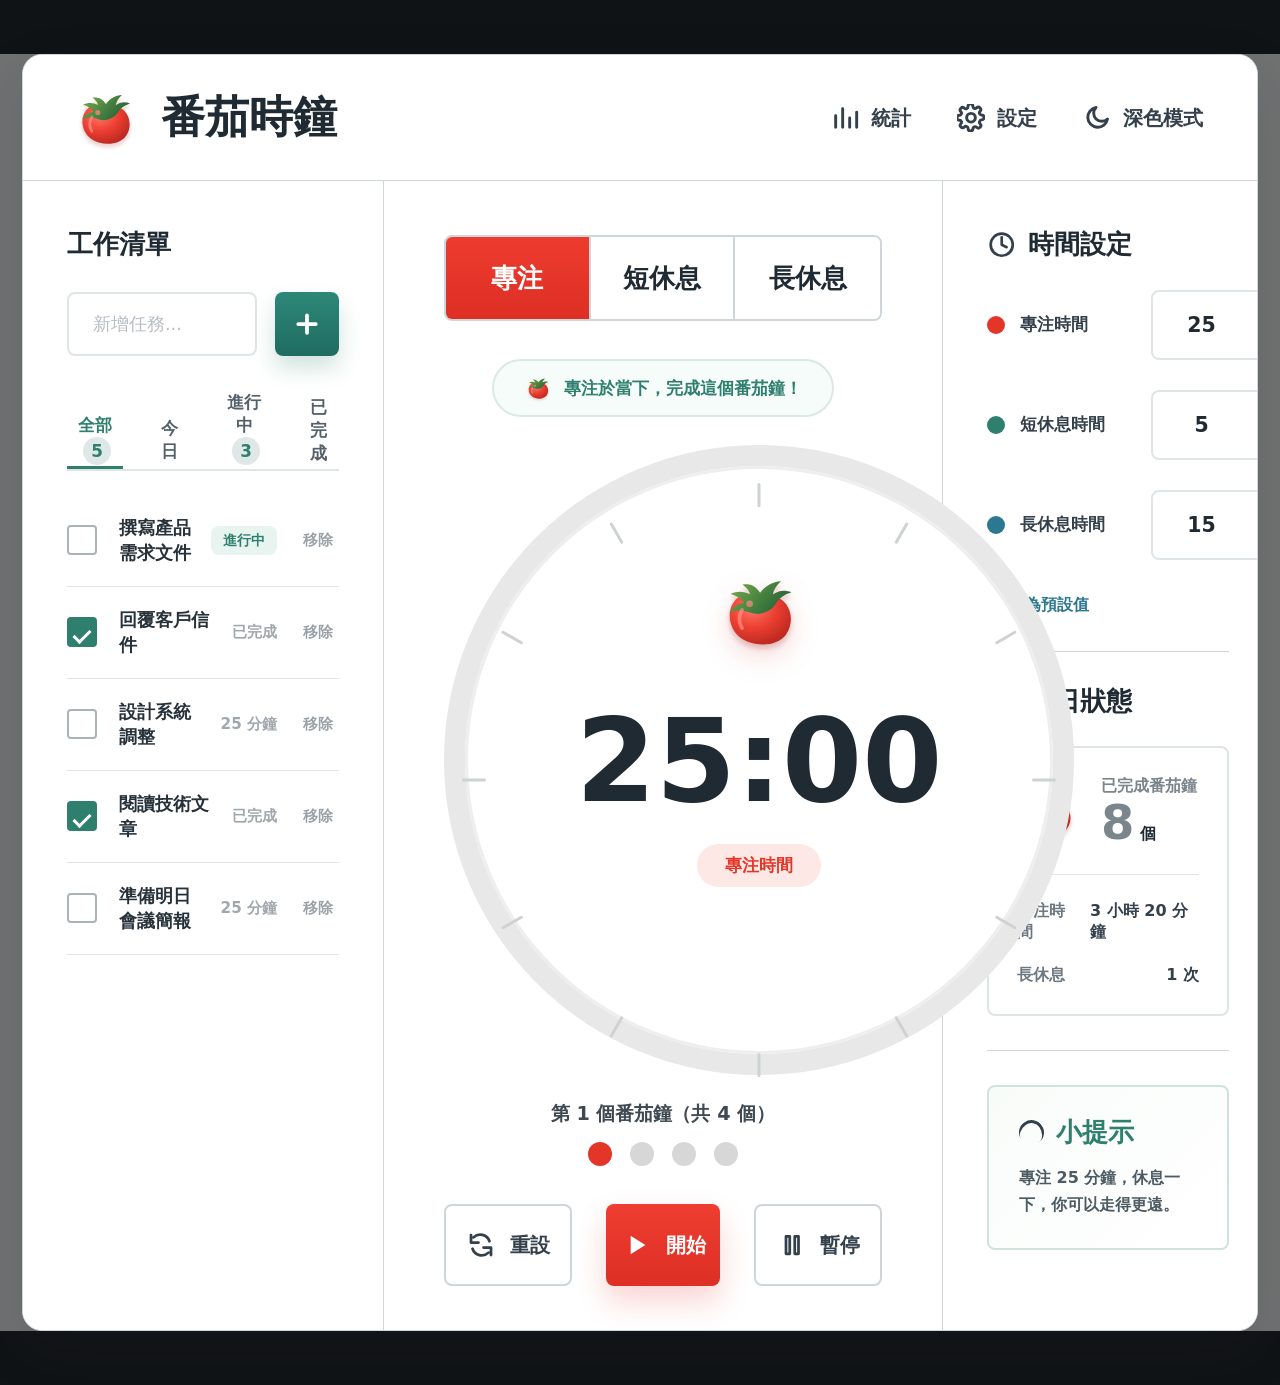
==== index.html @ 3908dd21 "Prepare Pomodoro teaching project" ====
<!-- Usage: open this file in a browser, or run `python3 -m http.server 4173` and visit http://127.0.0.1:4173/. -->
<!doctype html>
<html lang="zh-Hant-TW">
  <head>
    <meta charset="UTF-8" />
    <meta name="viewport" content="width=device-width, initial-scale=1.0" />
    <title>番茄時鐘</title>
    <link rel="icon" href="assets/tomato.svg" type="image/svg+xml" />
    <link rel="stylesheet" href="styles.css" />
  </head>
  <body>
    <main class="app-shell">
      <header class="app-header" aria-label="番茄時鐘工具列">
        <a class="brand" href="index.html" aria-label="番茄時鐘首頁">
          <img class="brand-mark" src="assets/tomato.svg" alt="" />
          <span>番茄時鐘</span>
        </a>
        <nav class="header-actions" aria-label="工具">
          <button type="button">
            <svg viewBox="0 0 24 24" aria-hidden="true"><path d="M4 20V10M10 20V4M16 20v-8M22 20V7" /></svg>
            統計
          </button>
          <button type="button">
            <svg viewBox="0 0 24 24" aria-hidden="true"><path d="M12 15.5A3.5 3.5 0 1 0 12 8a3.5 3.5 0 0 0 0 7.5Z" /><path d="M19.4 15a1.8 1.8 0 0 0 .36 1.98l.04.04a2.1 2.1 0 0 1-2.98 2.98l-.04-.04a1.8 1.8 0 0 0-1.98-.36 1.8 1.8 0 0 0-1.1 1.66V21a2.1 2.1 0 0 1-4.2 0v-.06a1.8 1.8 0 0 0-1.1-1.66 1.8 1.8 0 0 0-1.98.36l-.04.04a2.1 2.1 0 0 1-2.98-2.98l.04-.04A1.8 1.8 0 0 0 3.8 15a1.8 1.8 0 0 0-1.66-1.1H2a2.1 2.1 0 0 1 0-4.2h.06A1.8 1.8 0 0 0 3.72 8.6a1.8 1.8 0 0 0-.36-1.98l-.04-.04A2.1 2.1 0 0 1 6.3 3.6l.04.04a1.8 1.8 0 0 0 1.98.36A1.8 1.8 0 0 0 9.42 2.34V2a2.1 2.1 0 0 1 4.2 0v.06a1.8 1.8 0 0 0 1.1 1.66 1.8 1.8 0 0 0 1.98-.36l.04-.04a2.1 2.1 0 0 1 2.98 2.98l-.04.04a1.8 1.8 0 0 0-.36 1.98 1.8 1.8 0 0 0 1.66 1.1H21a2.1 2.1 0 0 1 0 4.2h-.06A1.8 1.8 0 0 0 19.4 15Z" /></svg>
            設定
          </button>
          <button type="button" id="themeButton">
            <svg viewBox="0 0 24 24" aria-hidden="true"><path d="M21 12.8A8.5 8.5 0 1 1 11.2 3a6.8 6.8 0 0 0 9.8 9.8Z" /></svg>
            深色模式
          </button>
        </nav>
      </header>

      <section class="workspace" aria-label="番茄時鐘工作區">
        <aside class="task-column" aria-label="工作清單">
          <h2>工作清單</h2>
          <form class="task-form" id="taskForm">
            <label class="visually-hidden" for="taskInput">新增任務</label>
            <input id="taskInput" type="text" maxlength="80" placeholder="新增任務..." autocomplete="off" />
            <button type="submit" aria-label="新增任務">
              <svg viewBox="0 0 24 24" aria-hidden="true"><path d="M12 5v14M5 12h14" /></svg>
            </button>
          </form>

          <div class="task-tabs" role="tablist" aria-label="任務篩選">
            <button class="is-active" type="button" data-filter="all">全部 <span id="allCount">0</span></button>
            <button type="button" data-filter="today">今日</button>
            <button type="button" data-filter="active">進行中 <span id="activeCount">0</span></button>
            <button type="button" data-filter="done">已完成</button>
          </div>

          <ul class="task-list" id="taskList" aria-label="待辦任務"></ul>
        </aside>

        <section class="timer-column" aria-label="計時器">
          <div class="mode-tabs" role="tablist" aria-label="模式">
            <button class="mode-tab is-active" type="button" data-mode="focus" role="tab" aria-selected="true">專注</button>
            <button class="mode-tab" type="button" data-mode="short" role="tab" aria-selected="false">短休息</button>
            <button class="mode-tab" type="button" data-mode="long" role="tab" aria-selected="false">長休息</button>
          </div>

          <p class="focus-note">
            <img src="assets/tomato.svg" alt="" />
            專注於當下，完成這個番茄鐘！
          </p>

          <div class="timer-orbit" aria-label="剩餘時間">
            <div class="progress-ring" id="progressRing">
              <span class="tick tick-0"></span>
              <span class="tick tick-1"></span>
              <span class="tick tick-2"></span>
              <span class="tick tick-3"></span>
              <span class="tick tick-4"></span>
              <span class="tick tick-5"></span>
              <span class="tick tick-6"></span>
              <span class="tick tick-7"></span>
              <span class="tick tick-8"></span>
              <span class="tick tick-9"></span>
              <span class="tick tick-10"></span>
              <span class="tick tick-11"></span>
              <img class="timer-tomato" src="assets/tomato.svg" alt="" />
              <div class="time-stack">
                <time id="timeDisplay" datetime="PT25M">25:00</time>
                <p id="modeLabel">專注時間</p>
              </div>
            </div>
          </div>

          <div class="cycle-status">
            <p>第 <span id="cycleNumber">1</span> 個番茄鐘（共 4 個）</p>
            <div class="cycle-dots" aria-label="四個番茄循環">
              <span class="cycle-dot is-filled" data-dot="0"></span>
              <span class="cycle-dot" data-dot="1"></span>
              <span class="cycle-dot" data-dot="2"></span>
              <span class="cycle-dot" data-dot="3"></span>
            </div>
          </div>

          <div class="timer-actions" aria-label="計時控制">
            <button class="secondary-action" id="resetButton" type="button">
              <svg viewBox="0 0 24 24" aria-hidden="true"><path d="M4 4v6h6M20 20v-6h-6M5.2 15A7.8 7.8 0 0 0 18 18.1M18.8 9A7.8 7.8 0 0 0 6 5.9" /></svg>
              重設
            </button>
            <button class="primary-action" id="toggleButton" type="button">
              <svg viewBox="0 0 24 24" aria-hidden="true"><path id="toggleIcon" d="M8 5v14l11-7Z" /></svg>
              <span>開始</span>
            </button>
            <button class="secondary-action" id="pauseButton" type="button">
              <svg viewBox="0 0 24 24" aria-hidden="true"><path d="M8 5h3v14H8zM15 5h3v14h-3z" /></svg>
              暫停
            </button>
          </div>
        </section>

        <aside class="settings-column" aria-label="設定與統計">
          <section class="side-section">
            <h2>
              <svg viewBox="0 0 24 24" aria-hidden="true"><path d="M12 6v6l4 2" /><circle cx="12" cy="12" r="9" /></svg>
              時間設定
            </h2>
            <form class="settings-form" id="settingsForm">
              <label>
                <span class="legend-dot red"></span>
                專注時間
                <input id="focusMinutes" type="number" min="1" max="120" value="25" />
                <span>分</span>
              </label>
              <label>
                <span class="legend-dot green"></span>
                短休息時間
                <input id="shortMinutes" type="number" min="1" max="60" value="5" />
                <span>分</span>
              </label>
              <label>
                <span class="legend-dot blue"></span>
                長休息時間
                <input id="longMinutes" type="number" min="1" max="90" value="15" />
                <span>分</span>
              </label>
            </form>
            <button class="text-action" id="resetDefaults" type="button">重設為預設值</button>
          </section>

          <section class="side-section">
            <h2>
              <svg viewBox="0 0 24 24" aria-hidden="true"><path d="M4 20V10M10 20V4M16 20v-8M22 20V7" /></svg>
              今日狀態
            </h2>
            <div class="stats-card">
              <div class="stats-main">
                <img src="assets/tomato.svg" alt="" />
                <div>
                  <span>已完成番茄鐘</span>
                  <strong><span id="sessionCount">0</span><small>個</small></strong>
                </div>
              </div>
              <dl>
                <div>
                  <dt>專注時間</dt>
                  <dd id="focusTotal">0 分鐘</dd>
                </div>
                <div>
                  <dt>長休息</dt>
                  <dd id="longBreakCount">0 次</dd>
                </div>
              </dl>
            </div>
          </section>

          <section class="tip-card">
            <h2>小提示</h2>
            <p>專注 25 分鐘，休息一下，你可以走得更遠。</p>
          </section>
        </aside>
      </section>
    </main>

    <script src="app.js"></script>
  </body>
</html>
---- styles.css ----
/* Usage: styles the red Pomodoro dashboard opened from index.html or served with a simple local web server. */
:root {
  color-scheme: light;
  --bg: #f4f6f7;
  --surface: #ffffff;
  --surface-soft: #f8faf9;
  --text: #1f2a33;
  --muted: #7b858c;
  --line: #dfe4e7;
  --line-dark: #cfd6da;
  --red: #e33629;
  --red-deep: #c72c22;
  --red-soft: #fde8e6;
  --green: #2f7f6f;
  --green-soft: #e8f4f0;
  --blue: #2c7890;
  --shadow: 0 20px 55px rgba(29, 42, 51, 0.12);
  --ring-progress: 0deg;
  font-family: ui-sans-serif, system-ui, -apple-system, BlinkMacSystemFont, "Noto Sans TC", "PingFang TC", "Microsoft JhengHei", sans-serif;
}

* {
  box-sizing: border-box;
}

html {
  min-height: 100%;
  background: #101316;
}

body {
  min-height: 100vh;
  margin: 0;
  color: var(--text);
  background:
    linear-gradient(rgba(0, 0, 0, 0.54), rgba(0, 0, 0, 0.54)),
    var(--bg);
}

button,
input {
  font: inherit;
}

button {
  cursor: pointer;
}

svg {
  width: 1.15em;
  height: 1.15em;
  fill: none;
  stroke: currentColor;
  stroke-linecap: round;
  stroke-linejoin: round;
  stroke-width: 2.2;
}

.app-shell {
  width: min(1800px, calc(100vw - 44px));
  min-height: calc(100vh - 110px);
  margin: 54px auto;
  overflow: hidden;
  border: 1px solid var(--line-dark);
  border-radius: 20px;
  background: rgba(255, 255, 255, 0.98);
  box-shadow: var(--shadow);
}

.app-header {
  min-height: 126px;
  display: flex;
  align-items: center;
  justify-content: space-between;
  gap: 24px;
  padding: 26px 48px;
  border-bottom: 1px solid var(--line-dark);
  background: #ffffff;
}

.brand {
  display: inline-flex;
  align-items: center;
  gap: 22px;
  color: var(--text);
  text-decoration: none;
  font-size: clamp(2rem, 3.4vw, 3.05rem);
  font-weight: 850;
  letter-spacing: 0;
}

.brand-mark {
  width: 68px;
  height: 68px;
  flex: 0 0 auto;
}

.header-actions {
  display: flex;
  align-items: center;
  gap: 34px;
}

.header-actions button {
  display: inline-flex;
  align-items: center;
  gap: 12px;
  border: 0;
  background: transparent;
  color: #34414c;
  font-size: clamp(1rem, 1.6vw, 1.38rem);
  font-weight: 760;
}

.header-actions svg {
  width: 28px;
  height: 28px;
  stroke-width: 2.5;
}

.workspace {
  min-height: 725px;
  display: grid;
  grid-template-columns: minmax(360px, 0.95fr) minmax(560px, 1.38fr) minmax(330px, 0.75fr);
}

.task-column,
.timer-column,
.settings-column {
  background: rgba(255, 255, 255, 0.98);
}

.task-column,
.settings-column {
  padding: 48px 44px 34px;
}

.timer-column {
  padding: 54px 60px 44px;
  border-left: 1px solid var(--line-dark);
  border-right: 1px solid var(--line-dark);
  display: flex;
  flex-direction: column;
  align-items: center;
}

h2 {
  margin: 0;
  color: var(--text);
  font-size: clamp(1.25rem, 2vw, 1.72rem);
  line-height: 1.2;
  font-weight: 830;
}

.task-form {
  display: grid;
  grid-template-columns: minmax(0, 1fr) 64px;
  gap: 18px;
  margin: 32px 0 34px;
}

.task-form input {
  min-width: 0;
  min-height: 64px;
  padding: 0 24px;
  border: 2px solid var(--line);
  border-radius: 8px;
  background: #ffffff;
  color: var(--text);
  font-size: 1.1rem;
  outline: none;
}

.task-form input::placeholder {
  color: #b8bec3;
}

.task-form button {
  display: grid;
  place-items: center;
  border: 0;
  border-radius: 8px;
  background: linear-gradient(180deg, #2d8878, #1f6c61);
  color: #ffffff;
  box-shadow: 0 12px 22px rgba(47, 127, 111, 0.22);
}

.task-form button svg {
  width: 30px;
  height: 30px;
  stroke-width: 3;
}

.task-tabs {
  display: grid;
  grid-template-columns: repeat(4, auto);
  gap: 26px;
  align-items: end;
  border-bottom: 2px solid var(--line);
}

.task-tabs button {
  min-height: 54px;
  border: 0;
  border-bottom: 3px solid transparent;
  background: transparent;
  color: #54606a;
  font-size: 1.05rem;
  font-weight: 780;
}

.task-tabs button.is-active {
  color: var(--green);
  border-bottom-color: var(--green);
}

.task-tabs span {
  display: inline-grid;
  place-items: center;
  min-width: 28px;
  min-height: 28px;
  margin-left: 4px;
  border-radius: 999px;
  background: #dfe8e7;
  color: var(--green);
}

.task-list {
  display: grid;
  margin: 0;
  padding: 24px 0 0;
  list-style: none;
}

.task-item {
  min-height: 92px;
  display: grid;
  grid-template-columns: 32px minmax(0, 1fr) auto auto;
  align-items: center;
  gap: 20px;
  border-bottom: 1px solid var(--line);
}

.task-check {
  width: 30px;
  height: 30px;
  border: 2px solid #aab3b8;
  border-radius: 4px;
  background: #ffffff;
  color: #ffffff;
}

.task-item.is-done .task-check {
  border-color: var(--green);
  background: var(--green);
}

.task-check::after {
  content: "";
  display: block;
  width: 7px;
  height: 14px;
  margin: 4px auto 0;
  border: solid currentColor;
  border-width: 0 3px 3px 0;
  transform: rotate(45deg);
}

.task-title {
  min-width: 0;
  color: #26313a;
  font-size: 1.12rem;
  font-weight: 720;
  line-height: 1.4;
  overflow-wrap: anywhere;
}

.task-meta {
  display: inline-flex;
  align-items: center;
  gap: 12px;
  color: #a0a7ad;
  font-size: 0.95rem;
  font-weight: 650;
}

.task-badge {
  padding: 5px 12px;
  border-radius: 8px;
  background: var(--green-soft);
  color: var(--green);
  font-size: 0.88rem;
}

.task-remove {
  border: 0;
  background: transparent;
  color: #9aa2a8;
  font-size: 0.92rem;
  font-weight: 700;
}

.mode-tabs {
  width: min(650px, 100%);
  min-height: 86px;
  display: grid;
  grid-template-columns: repeat(3, 1fr);
  overflow: hidden;
  border: 2px solid var(--line-dark);
  border-radius: 8px;
  background: #ffffff;
}

.mode-tab {
  border: 0;
  border-right: 2px solid var(--line-dark);
  background: #ffffff;
  color: var(--text);
  font-size: clamp(1.18rem, 2vw, 1.72rem);
  font-weight: 830;
}

.mode-tab:last-child {
  border-right: 0;
}

.mode-tab.is-active {
  color: #ffffff;
  background: linear-gradient(180deg, #ee3b2f, #dd2f24);
}

.focus-note {
  min-height: 58px;
  display: inline-flex;
  align-items: center;
  gap: 12px;
  margin: 38px 0 28px;
  padding: 0 30px;
  border: 2px solid #d9e9e4;
  border-radius: 999px;
  background: #f6fcf9;
  color: var(--green);
  font-size: 1.06rem;
  font-weight: 760;
}

.focus-note img {
  width: 28px;
  height: 28px;
}

.timer-orbit {
  width: min(650px, 100%);
  display: grid;
  place-items: center;
}

.progress-ring {
  width: min(630px, 54vw);
  aspect-ratio: 1;
  position: relative;
  display: grid;
  place-items: center;
  border-radius: 50%;
  background:
    radial-gradient(circle at center, #ffffff 0 57%, transparent 57.6%),
    conic-gradient(var(--red) var(--ring-progress), #e8e8e8 0);
}

.progress-ring::before {
  content: "";
  position: absolute;
  inset: 21px;
  border-radius: 50%;
  background: #ffffff;
  box-shadow: inset 0 0 0 3px #eeeeee;
}

.tick {
  position: absolute;
  z-index: 1;
  width: 3px;
  height: 24px;
  border-radius: 999px;
  background: #cfd2d3;
  transform-origin: 50% calc(var(--ring-size, min(315px, 27vw)) - 18px);
  top: 38px;
  left: 50%;
}

.tick-0 { transform: translateX(-50%) rotate(0deg); }
.tick-1 { transform: translateX(-50%) rotate(30deg); }
.tick-2 { transform: translateX(-50%) rotate(60deg); }
.tick-3 { transform: translateX(-50%) rotate(90deg); }
.tick-4 { transform: translateX(-50%) rotate(120deg); }
.tick-5 { transform: translateX(-50%) rotate(150deg); }
.tick-6 { transform: translateX(-50%) rotate(180deg); }
.tick-7 { transform: translateX(-50%) rotate(210deg); }
.tick-8 { transform: translateX(-50%) rotate(240deg); }
.tick-9 { transform: translateX(-50%) rotate(270deg); }
.tick-10 { transform: translateX(-50%) rotate(300deg); }
.tick-11 { transform: translateX(-50%) rotate(330deg); }

.timer-tomato {
  position: absolute;
  top: 122px;
  z-index: 2;
  width: clamp(58px, 8vw, 88px);
  height: auto;
  filter: drop-shadow(0 10px 14px rgba(199, 44, 34, 0.18));
}

.time-stack {
  position: relative;
  z-index: 2;
  display: grid;
  justify-items: center;
  margin-top: 74px;
}

.time-stack time {
  color: var(--text);
  font-size: clamp(5.2rem, 9vw, 8.6rem);
  line-height: 0.94;
  font-weight: 900;
  letter-spacing: 0;
  font-variant-numeric: tabular-nums;
}

.time-stack p {
  margin: 28px 0 0;
  padding: 10px 28px;
  border-radius: 999px;
  background: var(--red-soft);
  color: var(--red);
  font-size: 1.05rem;
  font-weight: 830;
}

.cycle-status {
  margin-top: 26px;
  text-align: center;
}

.cycle-status p {
  margin: 0 0 15px;
  color: #3e4951;
  font-size: 1.2rem;
  font-weight: 760;
}

.cycle-dots {
  display: flex;
  justify-content: center;
  gap: 18px;
}

.cycle-dot {
  width: 24px;
  height: 24px;
  border-radius: 50%;
  background: #d7d7d7;
}

.cycle-dot.is-filled {
  background: var(--red);
}

.timer-actions {
  width: min(650px, 100%);
  display: grid;
  grid-template-columns: 128px 1fr 128px;
  gap: 34px;
  margin-top: 38px;
}

.primary-action,
.secondary-action {
  min-height: 82px;
  display: inline-flex;
  align-items: center;
  justify-content: center;
  gap: 14px;
  border-radius: 8px;
  font-size: 1.28rem;
  font-weight: 850;
}

.primary-action {
  border: 0;
  color: #ffffff;
  background: linear-gradient(180deg, #ef3d31, #dd2f24);
  box-shadow: 0 15px 30px rgba(227, 54, 41, 0.22);
}

.primary-action svg {
  fill: currentColor;
  stroke: none;
  width: 32px;
  height: 32px;
}

.secondary-action {
  border: 2px solid var(--line-dark);
  background: #ffffff;
  color: #34414c;
}

.secondary-action svg {
  width: 30px;
  height: 30px;
}

.settings-column {
  display: flex;
  flex-direction: column;
  gap: 34px;
}

.side-section h2,
.tip-card h2 {
  display: flex;
  align-items: center;
  gap: 12px;
  margin-bottom: 30px;
}

.side-section h2 svg,
.tip-card h2::before {
  color: #34414c;
}

.settings-form {
  display: grid;
  gap: 30px;
}

.settings-form label {
  display: grid;
  grid-template-columns: 20px minmax(118px, 1fr) 116px 28px;
  gap: 13px;
  align-items: center;
  color: #34414c;
  font-size: 1.04rem;
  font-weight: 760;
}

.legend-dot {
  width: 18px;
  height: 18px;
  border-radius: 50%;
}

.legend-dot.red { background: var(--red); }
.legend-dot.green { background: var(--green); }
.legend-dot.blue { background: var(--blue); }

.settings-form input {
  width: 100%;
  min-height: 70px;
  border: 2px solid var(--line);
  border-radius: 8px;
  color: var(--text);
  background: #ffffff;
  font-size: 1.28rem;
  font-weight: 760;
  text-align: center;
  outline: none;
}

.settings-form input:focus,
.task-form input:focus {
  border-color: rgba(227, 54, 41, 0.55);
  box-shadow: 0 0 0 4px rgba(227, 54, 41, 0.12);
}

.text-action {
  margin: 34px 0 0;
  border: 0;
  background: transparent;
  color: var(--blue);
  font-size: 1rem;
  font-weight: 780;
}

.side-section {
  padding-bottom: 34px;
  border-bottom: 1px solid var(--line-dark);
}

.stats-card,
.tip-card {
  border: 2px solid var(--line);
  border-radius: 8px;
  background: #ffffff;
}

.stats-card {
  padding: 28px;
}

.stats-main {
  display: flex;
  align-items: center;
  gap: 22px;
  padding-bottom: 26px;
  border-bottom: 1px solid var(--line);
}

.stats-main img {
  width: 62px;
  height: 62px;
}

.stats-main span {
  color: #7b858c;
  font-weight: 730;
}

.stats-main strong {
  display: block;
  color: var(--text);
  font-size: 3rem;
  line-height: 1.05;
  font-weight: 890;
}

.stats-main small {
  margin-left: 6px;
  font-size: 1rem;
  font-weight: 760;
}

.stats-card dl {
  display: grid;
  gap: 22px;
  margin: 26px 0 0;
}

.stats-card dl div {
  display: flex;
  justify-content: space-between;
  gap: 12px;
}

.stats-card dt {
  color: #6d7881;
  font-weight: 730;
}

.stats-card dd {
  margin: 0;
  color: #34414c;
  font-weight: 760;
}

.tip-card {
  padding: 30px;
  background: linear-gradient(135deg, #f8fcf9, #ffffff);
  border-color: #cfe3dd;
}

.tip-card h2 {
  margin-bottom: 16px;
  color: var(--green);
}

.tip-card h2::before {
  content: "";
  width: 22px;
  height: 22px;
  border: 3px solid currentColor;
  border-left: 0;
  border-bottom: 0;
  border-radius: 50%;
  transform: rotate(-35deg);
}

.tip-card p {
  margin: 0;
  color: #4d5b64;
  line-height: 1.7;
  font-weight: 650;
}

.visually-hidden {
  position: absolute;
  width: 1px;
  height: 1px;
  padding: 0;
  margin: -1px;
  overflow: hidden;
  clip: rect(0, 0, 0, 0);
  white-space: nowrap;
  border: 0;
}

@media (max-width: 1220px) {
  .app-shell {
    width: min(100% - 24px, 980px);
    margin: 18px auto;
  }

  .app-header {
    min-height: auto;
    padding: 22px 26px;
    flex-wrap: wrap;
  }

  .workspace {
    grid-template-columns: 1fr;
  }

  .timer-column {
    border: 0;
    border-top: 1px solid var(--line-dark);
    border-bottom: 1px solid var(--line-dark);
  }

  .settings-column {
    display: grid;
    grid-template-columns: 1fr 1fr;
  }

  .tip-card {
    grid-column: 1 / -1;
  }
}

@media (max-width: 700px) {
  body {
    background: var(--bg);
  }

  .app-shell {
    width: min(100% - 14px, 520px);
    margin: 7px auto;
    border-radius: 12px;
  }

  .app-header,
  .task-column,
  .timer-column,
  .settings-column {
    padding: 20px;
  }

  .brand {
    font-size: 1.55rem;
    gap: 12px;
  }

  .brand-mark {
    width: 46px;
    height: 46px;
  }

  .header-actions {
    width: 100%;
    justify-content: space-between;
    gap: 8px;
  }

  .header-actions button {
    font-size: 0.92rem;
    gap: 6px;
  }

  .header-actions svg {
    width: 20px;
    height: 20px;
  }

  .task-tabs {
    grid-template-columns: repeat(2, 1fr);
    gap: 0;
  }

  .mode-tabs {
    min-height: 58px;
  }

  .focus-note {
    margin: 22px 0;
    padding: 0 16px;
    font-size: 0.92rem;
  }

  .progress-ring {
    width: min(100%, 360px);
  }

  .timer-tomato {
    top: 66px;
  }

  .time-stack {
    margin-top: 52px;
  }

  .timer-actions {
    grid-template-columns: 1fr;
    gap: 10px;
  }

  .primary-action,
  .secondary-action {
    min-height: 58px;
  }

  .settings-column {
    grid-template-columns: 1fr;
  }

  .settings-form label {
    grid-template-columns: 18px 1fr 86px 24px;
  }
}
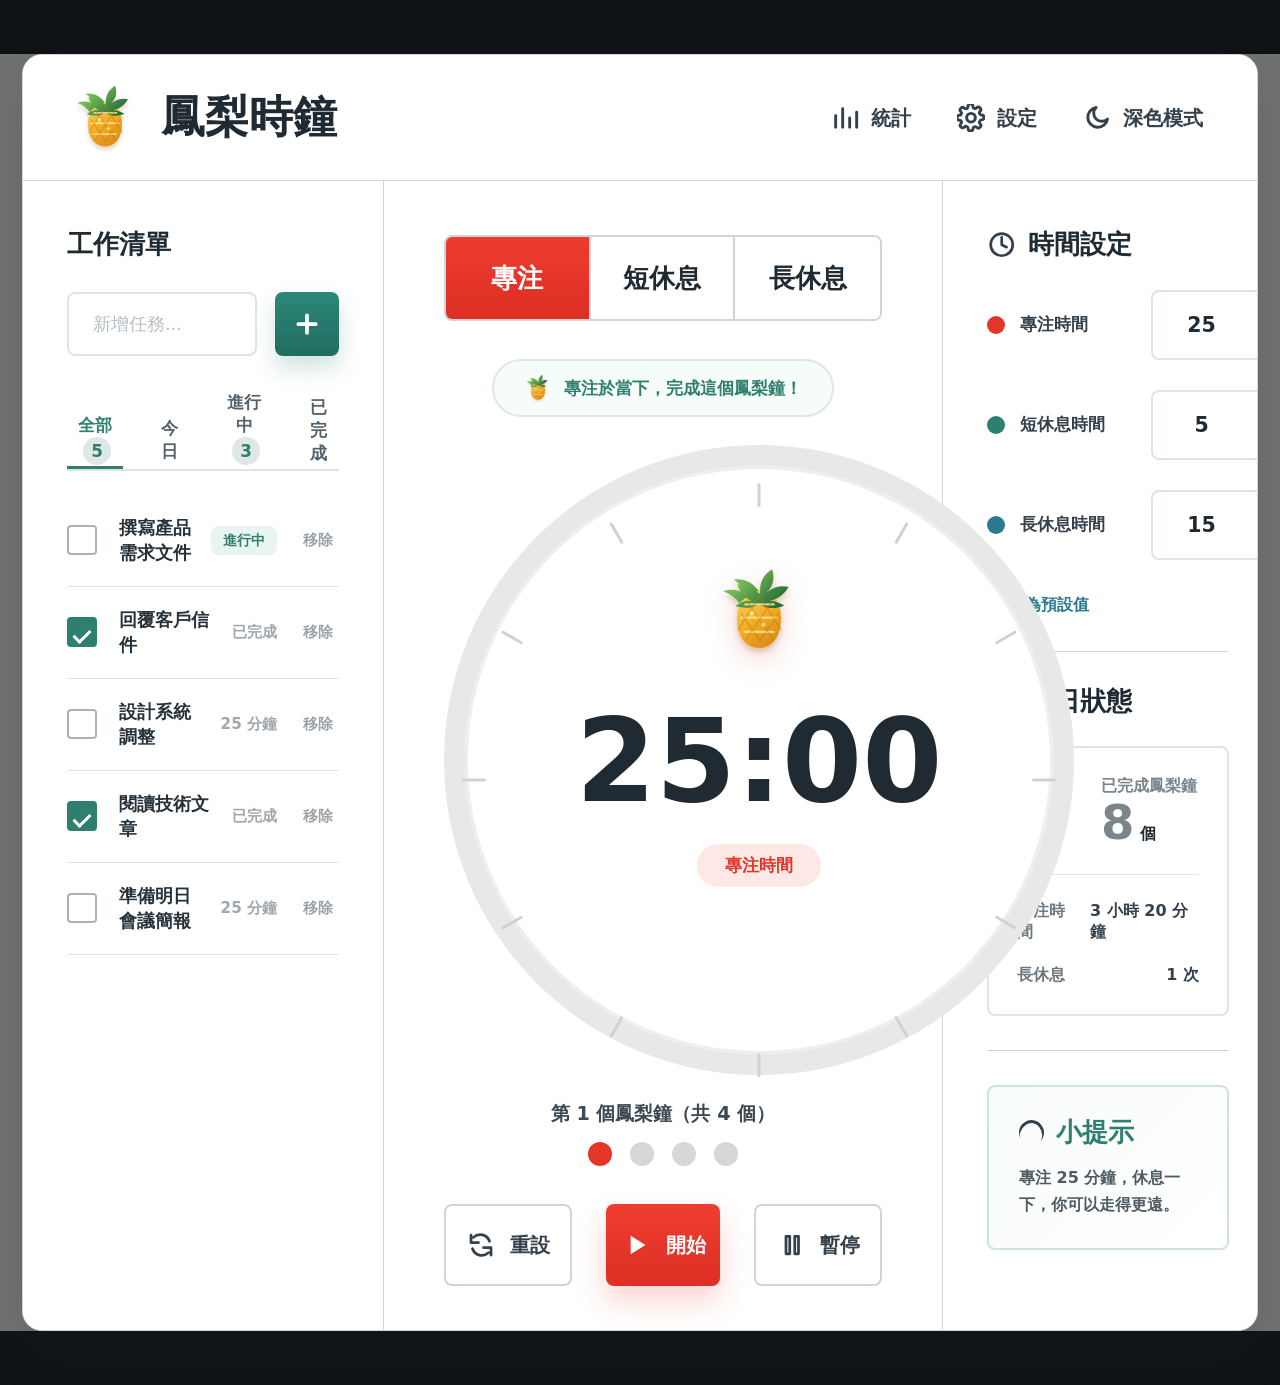
==== commit fc7d15bc: "Switch red pomodoro to pineapple" ====
--- a/index.html
+++ b/index.html
@@ -4,16 +4,16 @@
   <head>
     <meta charset="UTF-8" />
     <meta name="viewport" content="width=device-width, initial-scale=1.0" />
-    <title>番茄時鐘</title>
-    <link rel="icon" href="assets/tomato.svg" type="image/svg+xml" />
+    <title>鳳梨時鐘</title>
+    <link rel="icon" href="assets/pineapple.svg" type="image/svg+xml" />
     <link rel="stylesheet" href="styles.css" />
   </head>
   <body>
     <main class="app-shell">
-      <header class="app-header" aria-label="番茄時鐘工具列">
-        <a class="brand" href="index.html" aria-label="番茄時鐘首頁">
-          <img class="brand-mark" src="assets/tomato.svg" alt="" />
-          <span>番茄時鐘</span>
+      <header class="app-header" aria-label="鳳梨時鐘工具列">
+        <a class="brand" href="index.html" aria-label="鳳梨時鐘首頁">
+          <img class="brand-mark" src="assets/pineapple.svg" alt="" />
+          <span>鳳梨時鐘</span>
         </a>
         <nav class="header-actions" aria-label="工具">
           <button type="button">
@@ -31,7 +31,7 @@
         </nav>
       </header>
 
-      <section class="workspace" aria-label="番茄時鐘工作區">
+      <section class="workspace" aria-label="鳳梨時鐘工作區">
         <aside class="task-column" aria-label="工作清單">
           <h2>工作清單</h2>
           <form class="task-form" id="taskForm">
@@ -60,8 +60,8 @@
           </div>
 
           <p class="focus-note">
-            <img src="assets/tomato.svg" alt="" />
-            專注於當下，完成這個番茄鐘！
+            <img src="assets/pineapple.svg" alt="" />
+            專注於當下，完成這個鳳梨鐘！
           </p>
 
           <div class="timer-orbit" aria-label="剩餘時間">
@@ -78,7 +78,7 @@
               <span class="tick tick-9"></span>
               <span class="tick tick-10"></span>
               <span class="tick tick-11"></span>
-              <img class="timer-tomato" src="assets/tomato.svg" alt="" />
+              <img class="timer-tomato" src="assets/pineapple.svg" alt="" />
               <div class="time-stack">
                 <time id="timeDisplay" datetime="PT25M">25:00</time>
                 <p id="modeLabel">專注時間</p>
@@ -87,8 +87,8 @@
           </div>
 
           <div class="cycle-status">
-            <p>第 <span id="cycleNumber">1</span> 個番茄鐘（共 4 個）</p>
-            <div class="cycle-dots" aria-label="四個番茄循環">
+            <p>第 <span id="cycleNumber">1</span> 個鳳梨鐘（共 4 個）</p>
+            <div class="cycle-dots" aria-label="四個鳳梨循環">
               <span class="cycle-dot is-filled" data-dot="0"></span>
               <span class="cycle-dot" data-dot="1"></span>
               <span class="cycle-dot" data-dot="2"></span>
@@ -148,9 +148,9 @@
             </h2>
             <div class="stats-card">
               <div class="stats-main">
-                <img src="assets/tomato.svg" alt="" />
+                <img src="assets/pineapple.svg" alt="" />
                 <div>
-                  <span>已完成番茄鐘</span>
+                  <span>已完成鳳梨鐘</span>
                   <strong><span id="sessionCount">0</span><small>個</small></strong>
                 </div>
               </div>
